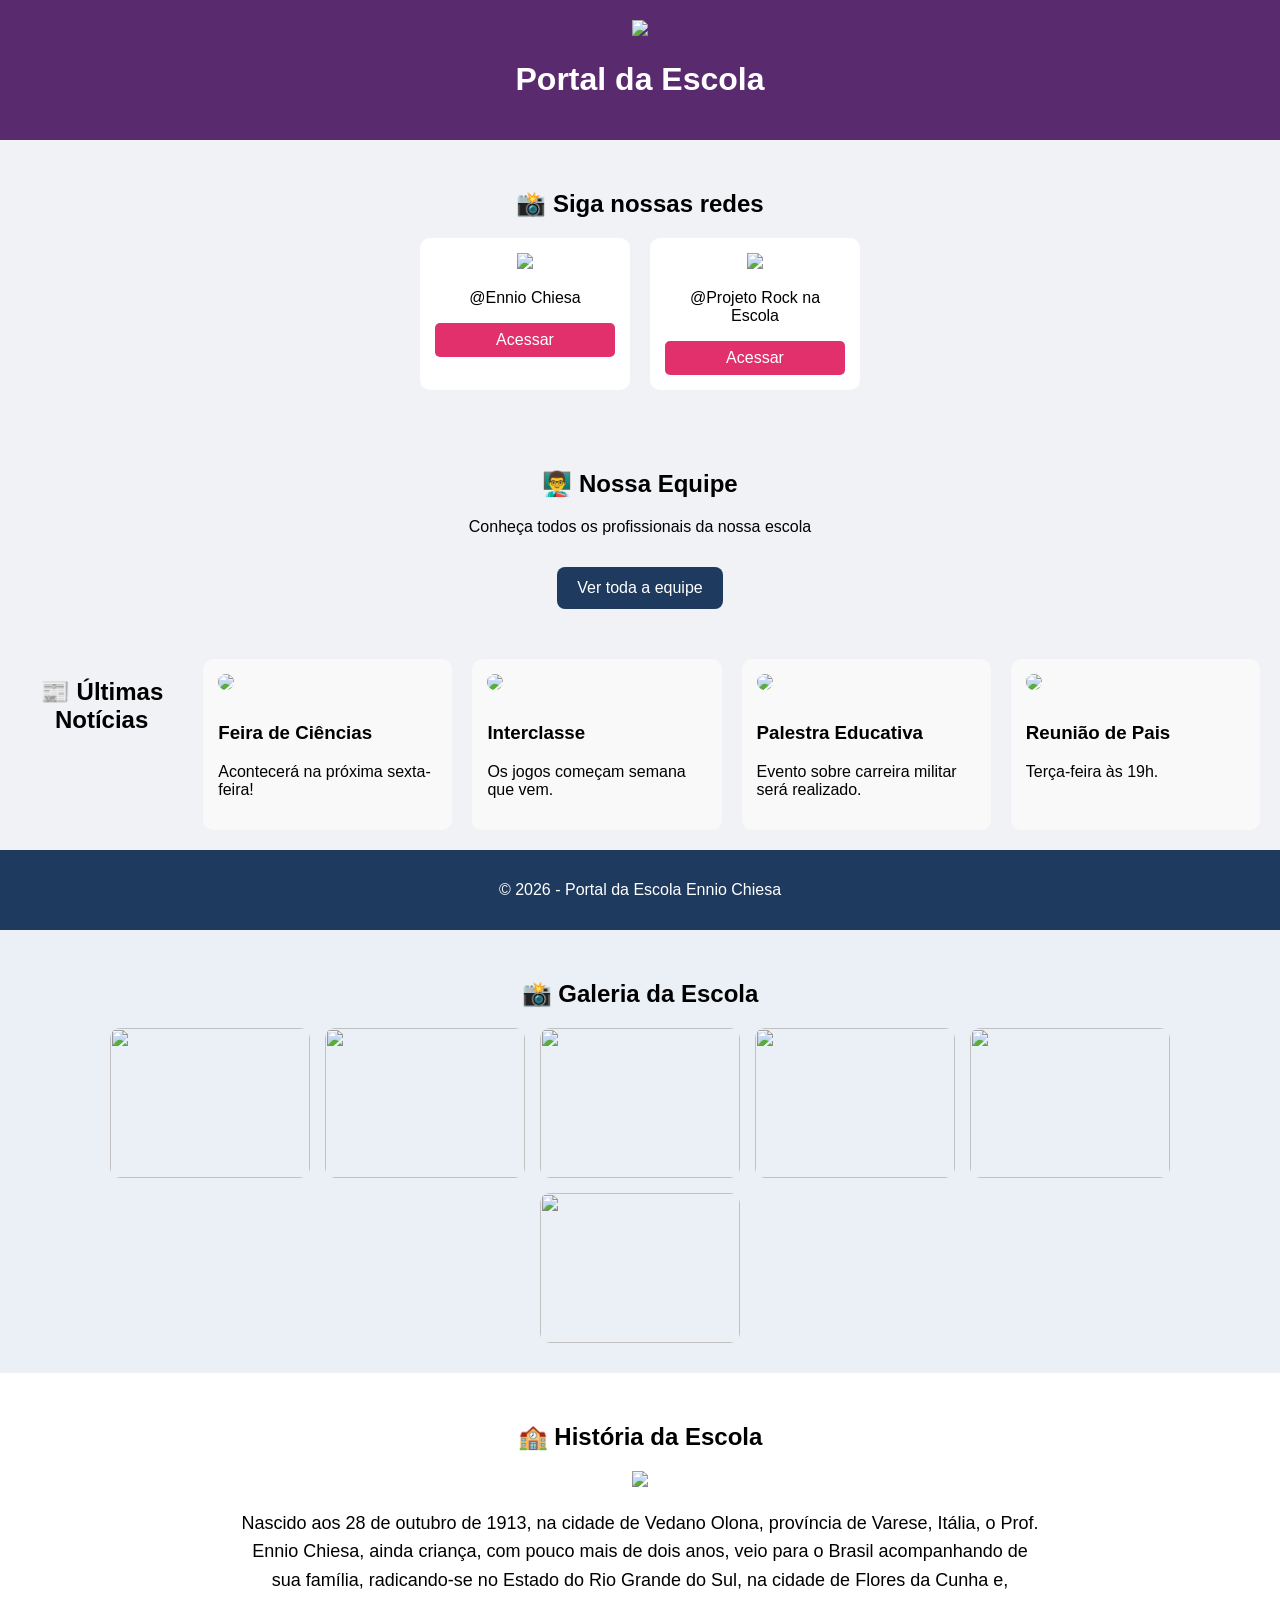
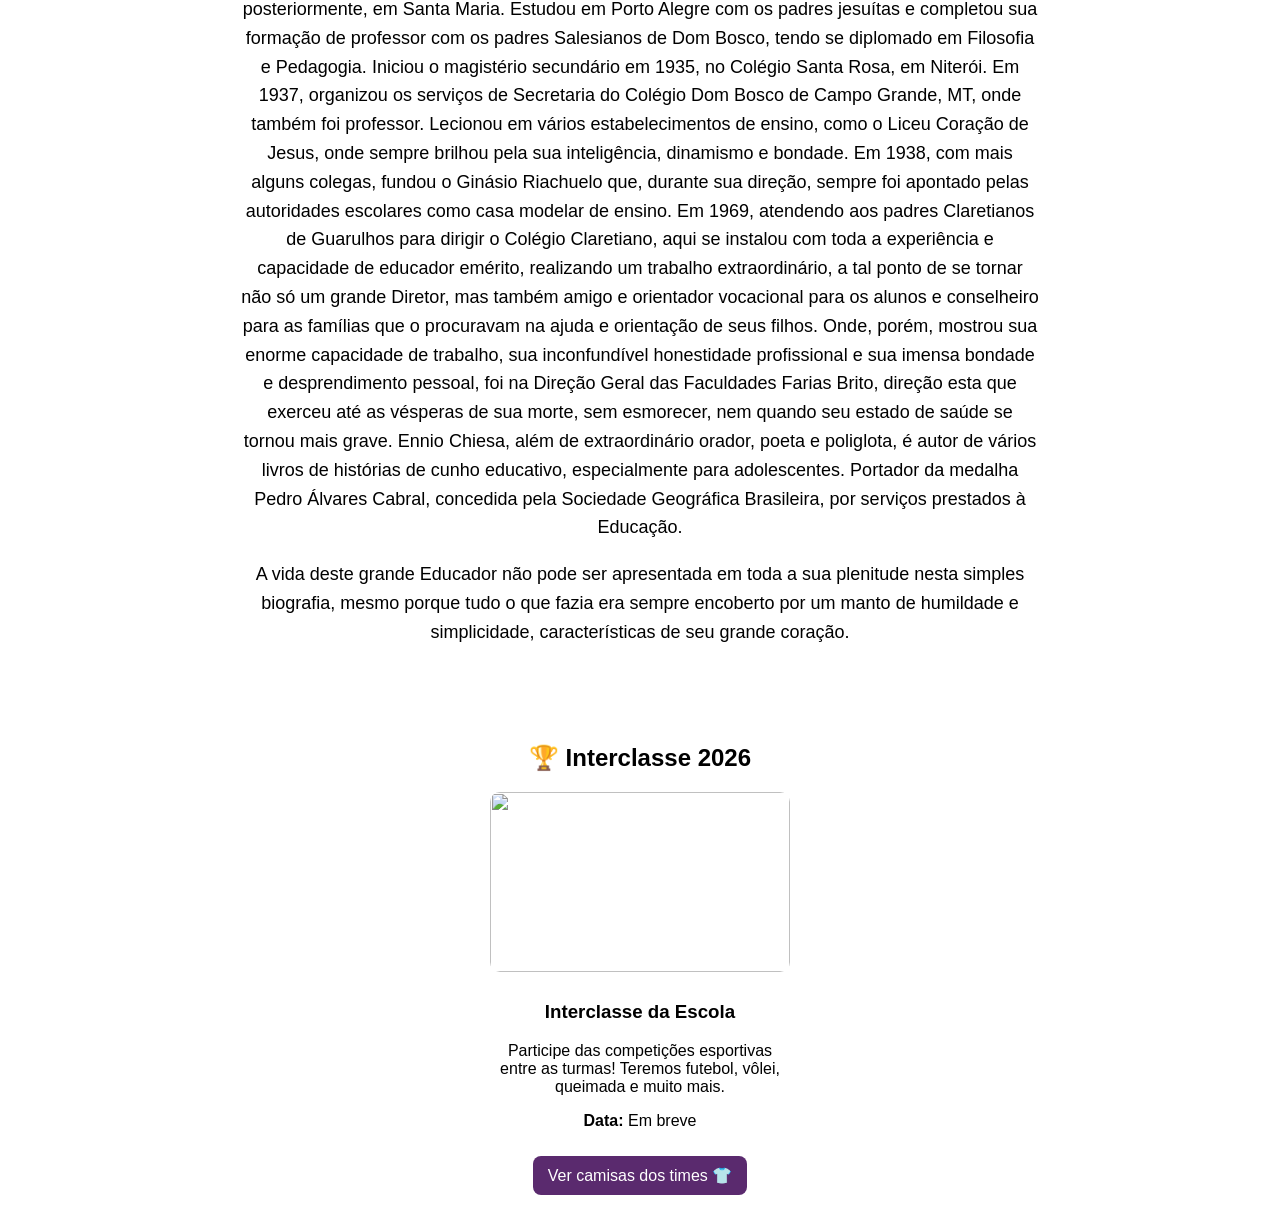
==== index.html @ b44865be "first commit" ====
<!DOCTYPE html>
<link rel="stylesheet" href="style.css">
<html lang="pt-br">
<head>
    <meta charset="UTF-8">
    <title>ENNIO CHIESA</title>
    <link rel="stylesheet" href="style.css">
</head>
<body>

<!-- TOPO -->
<header>
    <img src="https://via.placeholder.com/120" class="logo">
    <h1>Portal da Escola</h1>
</header>

<!-- INSTAGRAM -->
<section class="instagram">
    <h2>📸 Siga nossas redes</h2>

    <div class="insta-container">

        <!-- Instagram 1 -->
        <div class="insta-card">
            <img src="https://cdn-icons-png.flaticon.com/512/2111/2111463.png" width="30">
            <p>@Ennio Chiesa</p>
            <a href="https://www.instagram.com/enniochiesa?igsh=cGswaGNhdmh1aWdy" target="_blank">
                Acessar
            </a>
        </div>

        <!-- Instagram 2 -->
        <div class="insta-card">
            <img src="https://cdn-icons-png.flaticon.com/512/2111/2111463.png" width="30">
            <p>@Projeto Rock na Escola</p>
            <a href="https://www.instagram.com/projeto_rock_na_escola?igsh=MXgxbGllOTFtbzZscw==" target="_blank">
                Acessar
            </a>
        </div>

    </div>
</section>

<!-- FUNCIONÁRIOS -->
<section class="funcionarios">
    <h2>👨‍🏫 Nossa Equipe</h2>

    <p>Conheça todos os profissionais da nossa escola</p>

    <a href="Equipe.html" class="botao-equipe">
        Ver toda a equipe
    </a>
</section>

<!-- NOTÍCIAS -->
<section class="noticias">
    <h2>📰 Últimas Notícias</h2>

    <div class="noticia">
        <img src="imagens/noticia1.jpg" class="img-noticia">
        <h3>Feira de Ciências</h3>
        <p>Acontecerá na próxima sexta-feira!</p>
    </div>

    <div class="noticia">
        <img src="imagens/noticia2.jpg" class="img-noticia">
        <h3>Interclasse</h3>
        <p>Os jogos começam semana que vem.</p>
    </div>

    <div class="noticia">
        <img src="imagens/noticia3.jpg" class="img-noticia">
        <h3>Palestra Educativa</h3>
        <p>Evento sobre carreira militar será realizado.</p>
    </div>

    <div class="noticia">
        <img src="imagens/noticia4.jpg" class="img-noticia">
        <h3>Reunião de Pais</h3>
        <p>Terça-feira às 19h.</p>
    </div>

</section>

<!-- RODAPÉ -->
<footer>
    <p>© 2026 - Portal da Escola Ennio Chiesa</p>
</footer>

</body>
</html>

<section class="galeria">
    <h2>📸 Galeria da Escola</h2>

    <div class="galeria-container">

        <img src="imagens/foto1.jpg">
        <img src="imagens/foto2.jpg">
        <img src="imagens/foto3.jpg">
        <img src="imagens/foto4.jpg">
        <img src="imagens/foto5.jpg">
        <img src="imagens/foto6.jpg">

    </div>
</section>  

<section class="historia">
    <h2>🏫 História da Escola</h2>
<img src="imagens/escola.jpg" width="300">
    <div class="historia-container">

        <p>
            Nascido aos 28 de outubro de 1913, na cidade de Vedano Olona, província de Varese, Itália, o Prof. Ennio Chiesa, ainda criança, com pouco mais de dois anos, veio para o Brasil acompanhando de sua família, radicando-se no Estado do Rio Grande do Sul, na cidade de Flores da Cunha e, posteriormente, em Santa Maria.
            Estudou em Porto Alegre com os padres jesuítas e completou sua formação de professor com os padres Salesianos de Dom Bosco, tendo se diplomado em Filosofia e Pedagogia. Iniciou o magistério secundário em 1935, no Colégio Santa Rosa, em Niterói.
            Em 1937, organizou os serviços de Secretaria do Colégio Dom Bosco de Campo Grande, MT, onde também foi professor. Lecionou em vários estabelecimentos de ensino, como o Liceu Coração de Jesus, onde sempre brilhou pela sua inteligência, dinamismo e bondade.
            Em 1938, com mais alguns colegas, fundou o Ginásio Riachuelo que, durante sua direção, sempre foi apontado pelas autoridades escolares como casa modelar de ensino.
            Em 1969, atendendo aos padres Claretianos de Guarulhos para dirigir o Colégio Claretiano, aqui se instalou com toda a experiência e capacidade de educador emérito, realizando um trabalho extraordinário, a tal ponto de se tornar não só um grande Diretor, mas também amigo e orientador vocacional para os alunos e conselheiro para as famílias que o procuravam na ajuda e orientação de seus filhos.
            Onde, porém, mostrou sua enorme capacidade de trabalho, sua inconfundível honestidade profissional e sua imensa bondade e desprendimento pessoal, foi na Direção Geral das Faculdades Farias Brito, direção esta que exerceu até as vésperas de sua morte, sem esmorecer, nem quando seu estado de saúde se tornou mais grave.
            Ennio Chiesa, além de extraordinário orador, poeta e poliglota, é autor de vários livros de histórias de cunho educativo, especialmente para adolescentes. Portador da medalha Pedro Álvares Cabral, concedida pela Sociedade Geográfica Brasileira, por serviços prestados à Educação.
        </p>

        <p>
            A vida deste grande Educador não pode ser apresentada em toda a sua plenitude nesta simples biografia, mesmo porque tudo o que fazia era sempre encoberto por um manto de humildade e simplicidade, características de seu grande coração. 
        </p>

    </div>
</section>

<section class="interclasse">
    <h2>🏆 Interclasse 2026</h2>

    <div class="grid">

        <div class="card destaque">
            <img src="imagens/interclasse.jpg">
            <h3>Interclasse da Escola</h3>
            <p>
                Participe das competições esportivas entre as turmas!
                Teremos futebol, vôlei, queimada e muito mais.
            </p>
            <p><strong>Data:</strong> Em breve</p>
            
            <!-- BOTÃO -->
            <a href="camisa.html" class="botao">
                Ver camisas dos times 👕
            </a>

        </div>

    </div>
</section>
---- style.css ----
body {
    font-family: Arial, sans-serif;
    margin: 0;
    background-color: #f0f2f5;
}

/* TOPO */
header {
    background: #5a2a6e;
    color: white;
    text-align: center;
    padding: 20px;
}

.logo {
    width: 100px;
}

/* SEÇÕES */
section {
    padding: 30px;
    text-align: center;
}

/* INSTAGRAM */
.insta-container {
    display: flex;
    justify-content: center;
    gap: 20px;
    flex-wrap: wrap;
}

.insta-card {
    background: white;
    padding: 15px;
    border-radius: 10px;
    width: 180px;
}

.insta-card a {
    display: block;
    margin-top: 10px;
    padding: 8px;
    background: #e1306c;
    color: white;
    text-decoration: none;
    border-radius: 5px;
}

/* FUNCIONÁRIOS */
.botao-equipe {
    display: inline-block;
    margin-top: 15px;
    padding: 12px 20px;
    background: #1e3a5f;
    color: white;
    text-decoration: none;
    border-radius: 8px;
}

/* NOTÍCIAS */
.noticias {
    display: flex;
    justify-content: center;
    gap: 20px;
    padding: 20px;
}

.noticia {
    background: #f9f9f9;
    padding: 15px;
    width: 300px; /* aumenta o tamanho */
    border-radius: 10px;
    text-align: left;
}

.img-noticia {
    width: 100%;
    border-radius: 10px;
    margin-bottom: 10px;
}

.noticia:hover {
    transform: scale(1.15);
    transition: 0.3s;
}

/* RODAPÉ */
footer {
    background: #1e3a5f;
    color: white;
    text-align: center;
    padding: 15px;
}

.galeria {
    padding: 30px;
    text-align: center;
    background: #eaf0f6;
}

.galeria-container {
    display: flex;
    flex-wrap: wrap;
    justify-content: center;
    gap: 15px;
}

.galeria-container img {
    width: 200px;
    height: 150px;
    object-fit: cover;
    border-radius: 10px;
}

.galeria-container img:hover {
    transform: scale(1.15);
    transition: 0.3s;
}

.historia {
    padding: 30px;
    background: #ffffff;
    text-align: center;
}

.historia-container {
    max-width: 800px;
    margin: auto;
    font-size: 18px;
    line-height: 1.6;
}

.interclasse {
    padding: 30px;
    background: #ffffff;
    text-align: center;
}

.destaque {
    width: 300px;
    margin: auto;
}

.destaque img {
    width: 100%;
    height: 180px;
    object-fit: cover;
    border-radius: 10px;
    margin-bottom: 10px;
}

nav {
    margin-top: 10px;
}

nav a {
    color: white;
    text-decoration: none;
    margin: 0 10px;
    font-weight: bold;
}

.botao {
    display: inline-block;
    margin-top: 10px;
    padding: 10px 15px;
    background: #5a2a6e; /* roxo uva */
    color: white;
    text-decoration: none;
    border-radius: 8px;
}
---- style.css ----
body {
    font-family: Arial, sans-serif;
    margin: 0;
    background-color: #f0f2f5;
}

/* TOPO */
header {
    background: #5a2a6e;
    color: white;
    text-align: center;
    padding: 20px;
}

.logo {
    width: 100px;
}

/* SEÇÕES */
section {
    padding: 30px;
    text-align: center;
}

/* INSTAGRAM */
.insta-container {
    display: flex;
    justify-content: center;
    gap: 20px;
    flex-wrap: wrap;
}

.insta-card {
    background: white;
    padding: 15px;
    border-radius: 10px;
    width: 180px;
}

.insta-card a {
    display: block;
    margin-top: 10px;
    padding: 8px;
    background: #e1306c;
    color: white;
    text-decoration: none;
    border-radius: 5px;
}

/* FUNCIONÁRIOS */
.botao-equipe {
    display: inline-block;
    margin-top: 15px;
    padding: 12px 20px;
    background: #1e3a5f;
    color: white;
    text-decoration: none;
    border-radius: 8px;
}

/* NOTÍCIAS */
.noticias {
    display: flex;
    justify-content: center;
    gap: 20px;
    padding: 20px;
}

.noticia {
    background: #f9f9f9;
    padding: 15px;
    width: 300px; /* aumenta o tamanho */
    border-radius: 10px;
    text-align: left;
}

.img-noticia {
    width: 100%;
    border-radius: 10px;
    margin-bottom: 10px;
}

.noticia:hover {
    transform: scale(1.15);
    transition: 0.3s;
}

/* RODAPÉ */
footer {
    background: #1e3a5f;
    color: white;
    text-align: center;
    padding: 15px;
}

.galeria {
    padding: 30px;
    text-align: center;
    background: #eaf0f6;
}

.galeria-container {
    display: flex;
    flex-wrap: wrap;
    justify-content: center;
    gap: 15px;
}

.galeria-container img {
    width: 200px;
    height: 150px;
    object-fit: cover;
    border-radius: 10px;
}

.galeria-container img:hover {
    transform: scale(1.15);
    transition: 0.3s;
}

.historia {
    padding: 30px;
    background: #ffffff;
    text-align: center;
}

.historia-container {
    max-width: 800px;
    margin: auto;
    font-size: 18px;
    line-height: 1.6;
}

.interclasse {
    padding: 30px;
    background: #ffffff;
    text-align: center;
}

.destaque {
    width: 300px;
    margin: auto;
}

.destaque img {
    width: 100%;
    height: 180px;
    object-fit: cover;
    border-radius: 10px;
    margin-bottom: 10px;
}

nav {
    margin-top: 10px;
}

nav a {
    color: white;
    text-decoration: none;
    margin: 0 10px;
    font-weight: bold;
}

.botao {
    display: inline-block;
    margin-top: 10px;
    padding: 10px 15px;
    background: #5a2a6e; /* roxo uva */
    color: white;
    text-decoration: none;
    border-radius: 8px;
}
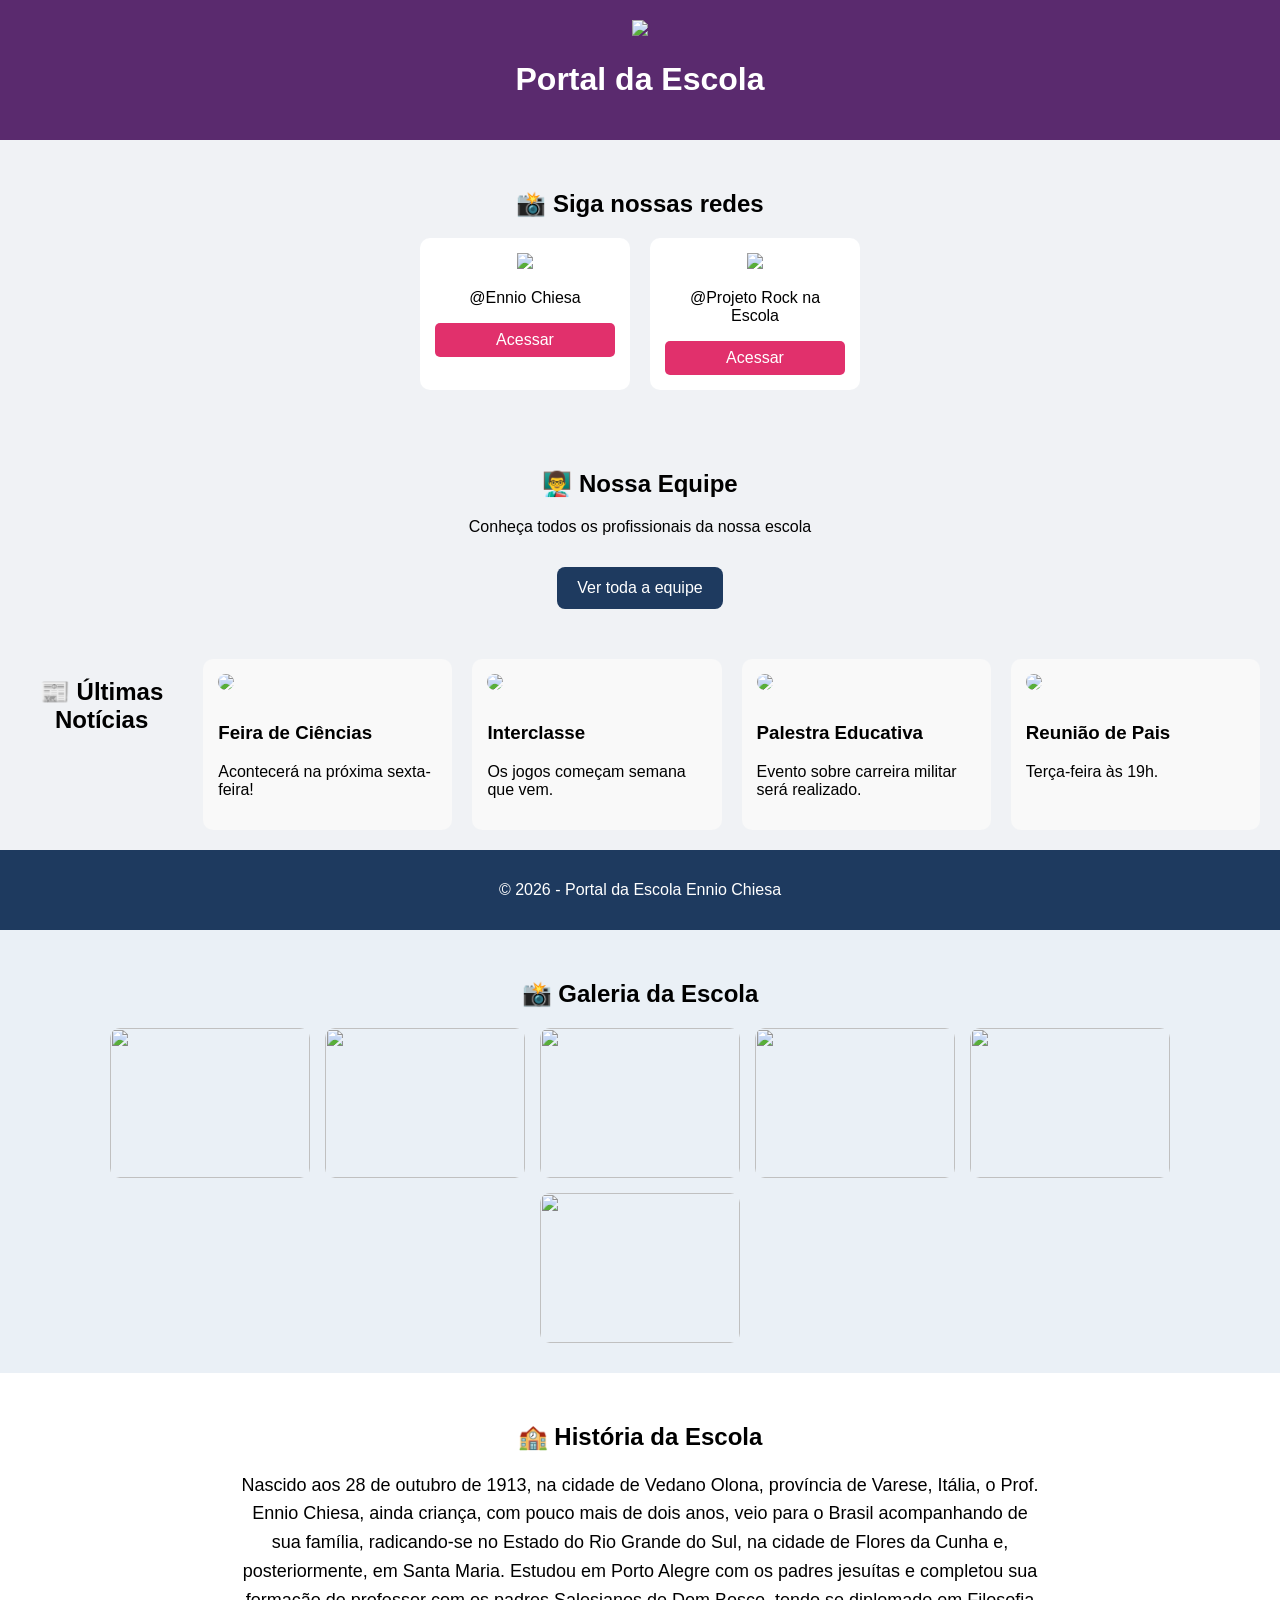
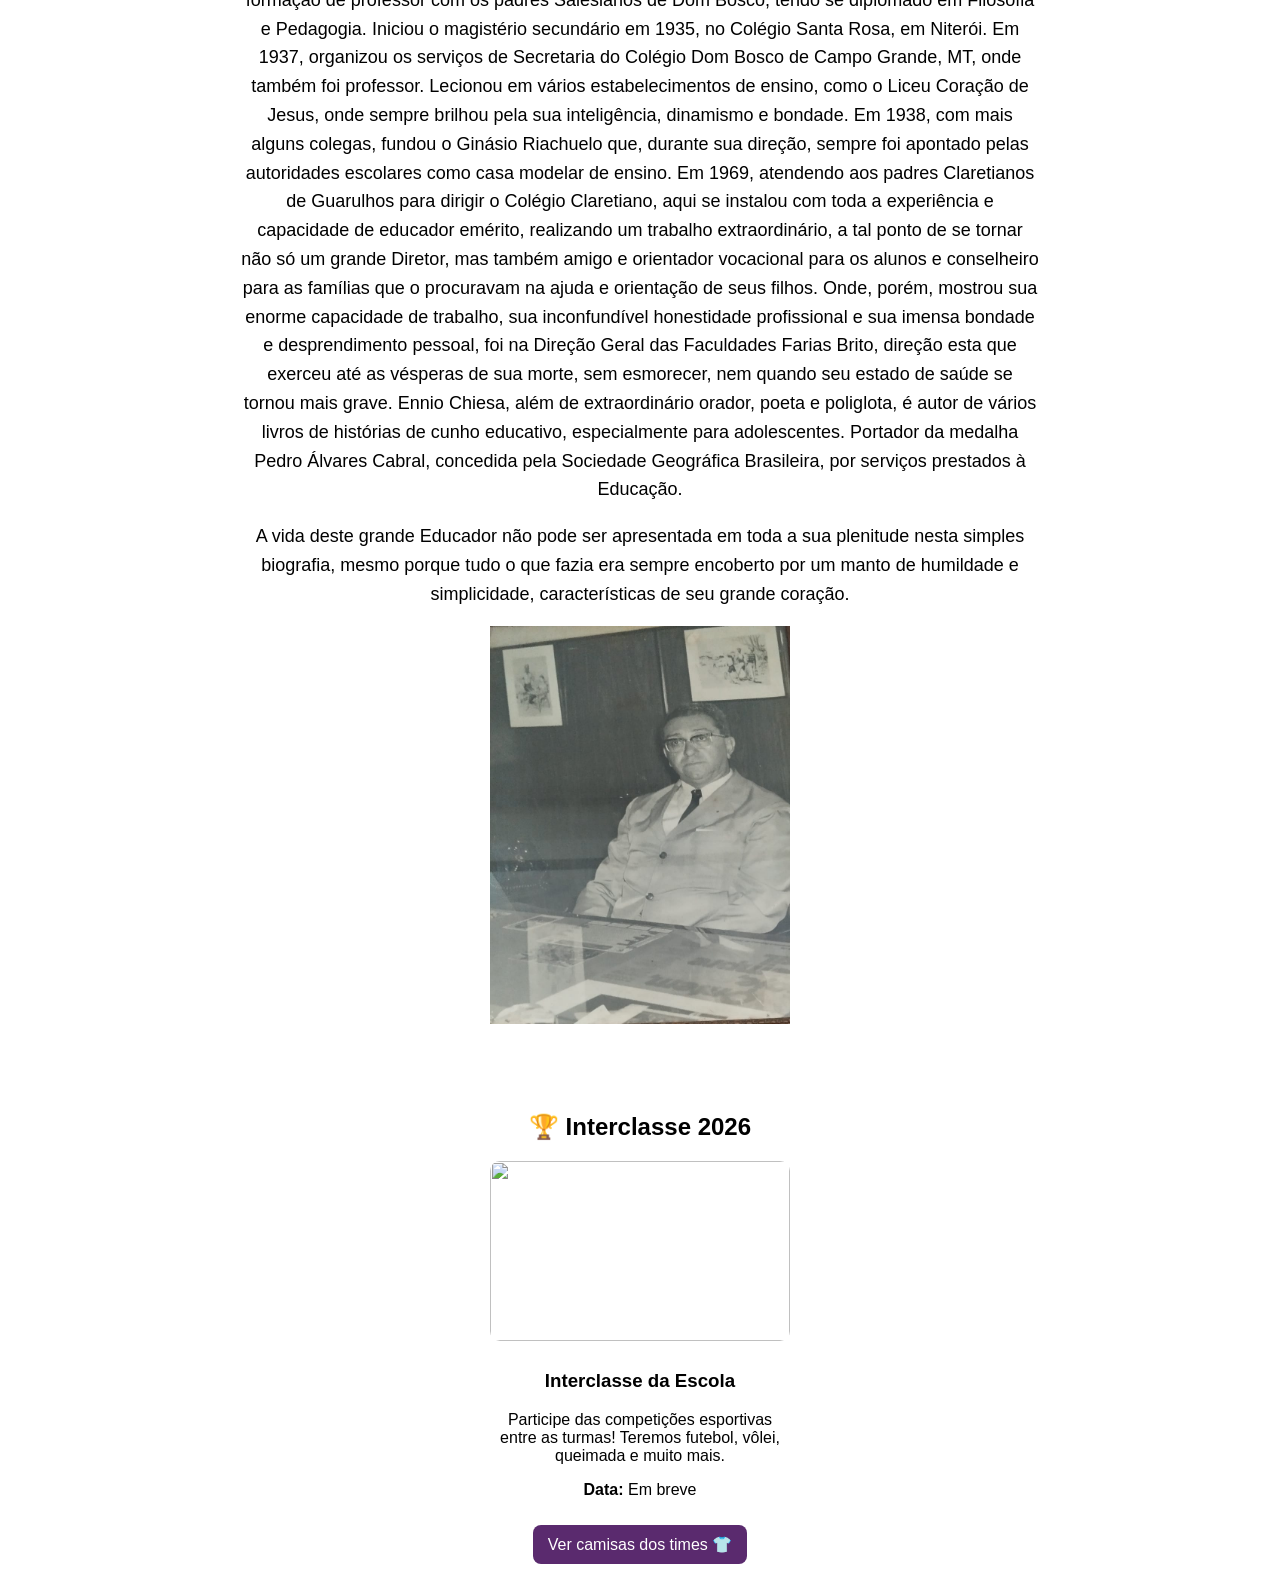
==== commit 802fa559: "tudo do equipe.html" ====
--- a/index.html
+++ b/index.html
@@ -107,7 +107,6 @@
 
 <section class="historia">
     <h2>🏫 História da Escola</h2>
-<img src="imagens/escola.jpg" width="300">
     <div class="historia-container">
 
         <p>
@@ -123,6 +122,7 @@
         <p>
             A vida deste grande Educador não pode ser apresentada em toda a sua plenitude nesta simples biografia, mesmo porque tudo o que fazia era sempre encoberto por um manto de humildade e simplicidade, características de seu grande coração. 
         </p>
+        <img src="image/Ennio.jpg" width="300">
 
     </div>
 </section>
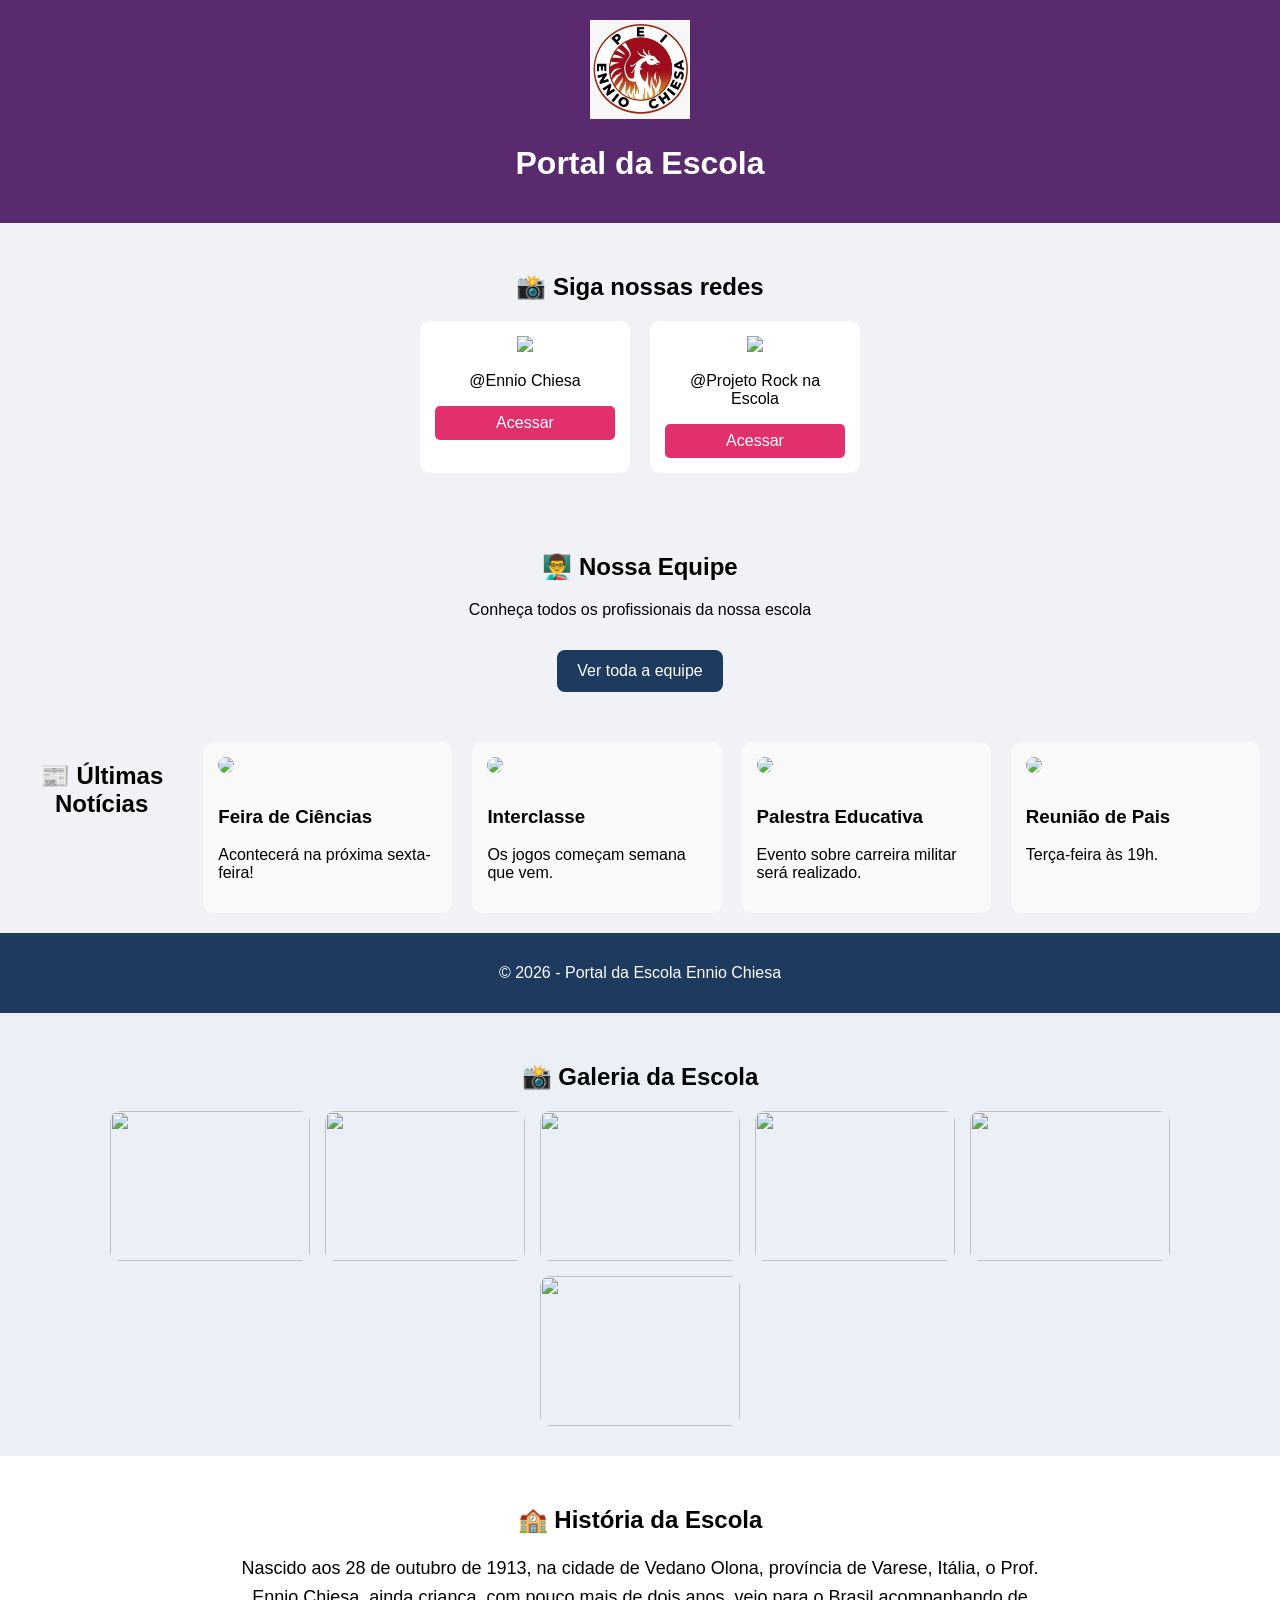
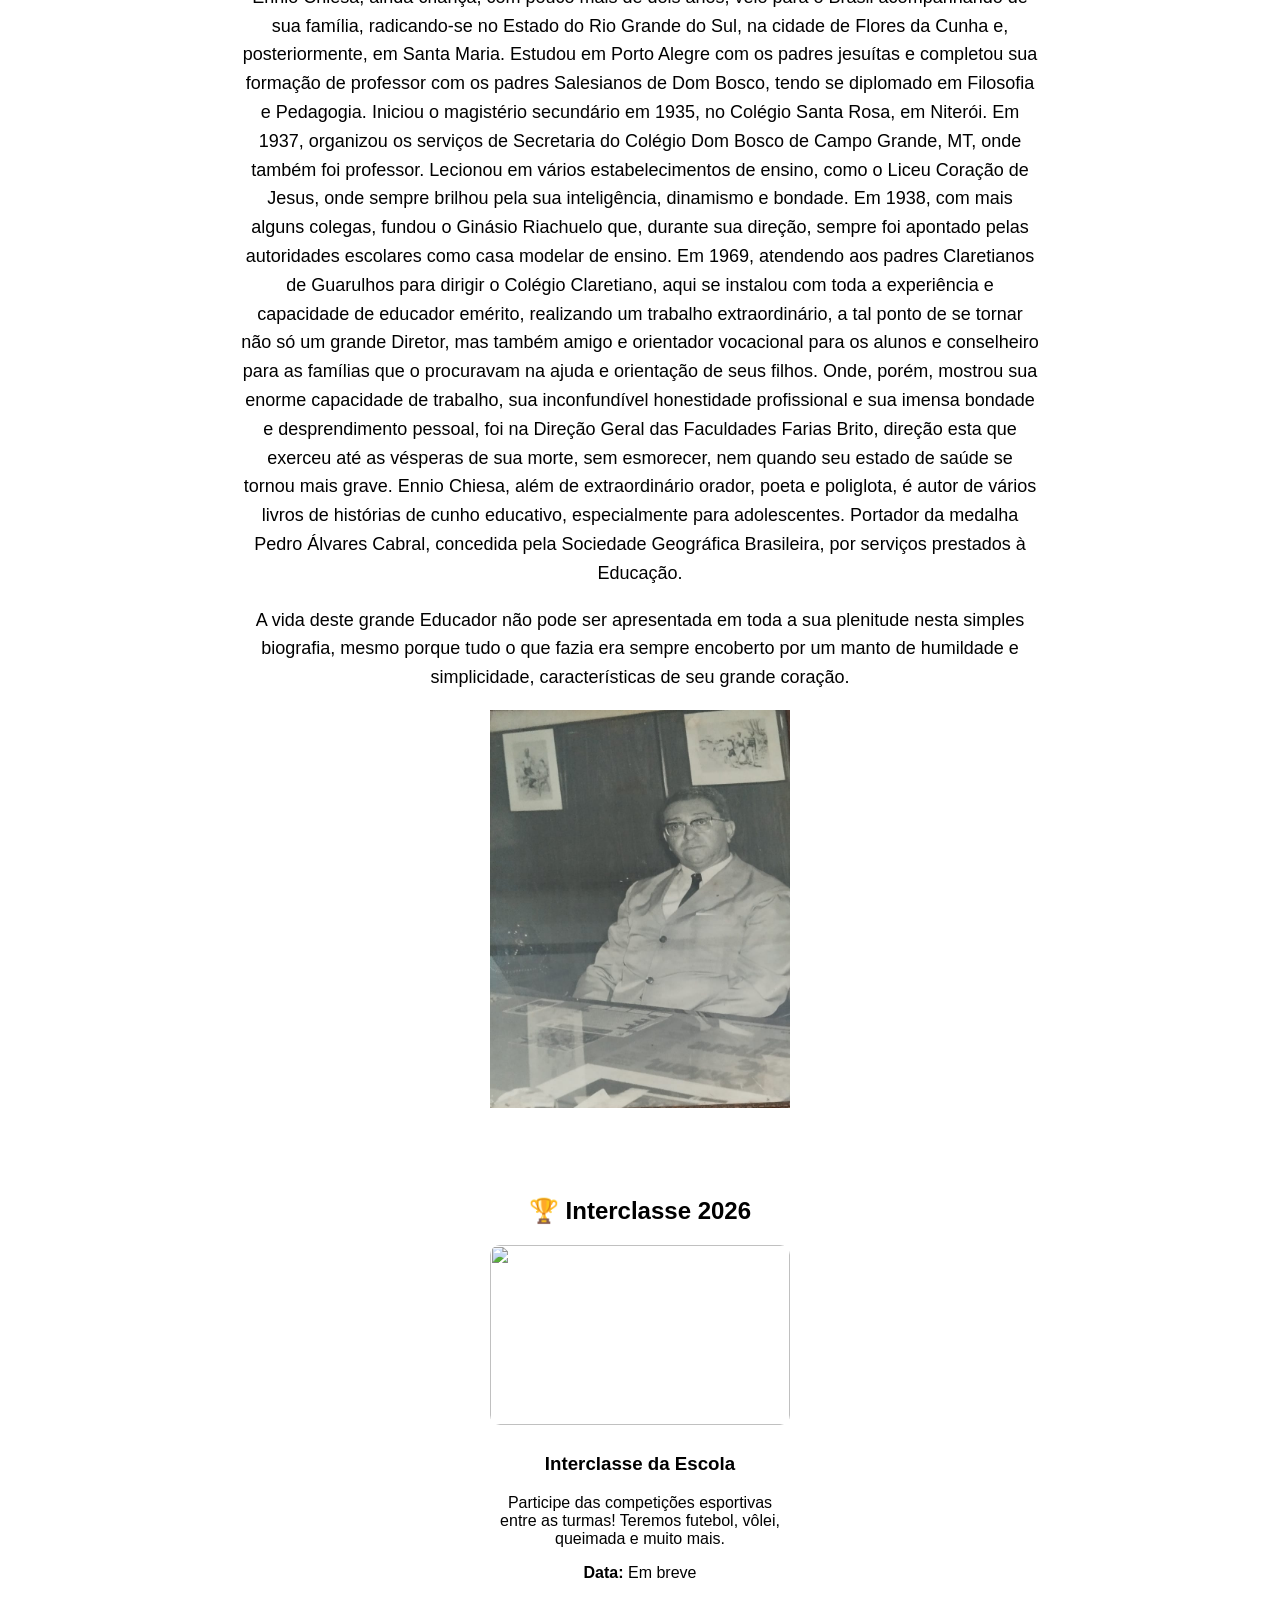
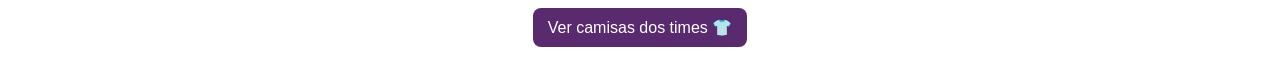
==== commit cc30adc3: "Update index.html" ====
--- a/index.html
+++ b/index.html
@@ -10,7 +10,7 @@
 
 <!-- TOPO -->
 <header>
-    <img src="https://via.placeholder.com/120" class="logo">
+    <img src="image/LogoEnnio.jpeg" class="logo">
     <h1>Portal da Escola</h1>
 </header>
 
@@ -149,4 +149,4 @@
         </div>
 
     </div>
-</section>+</section>
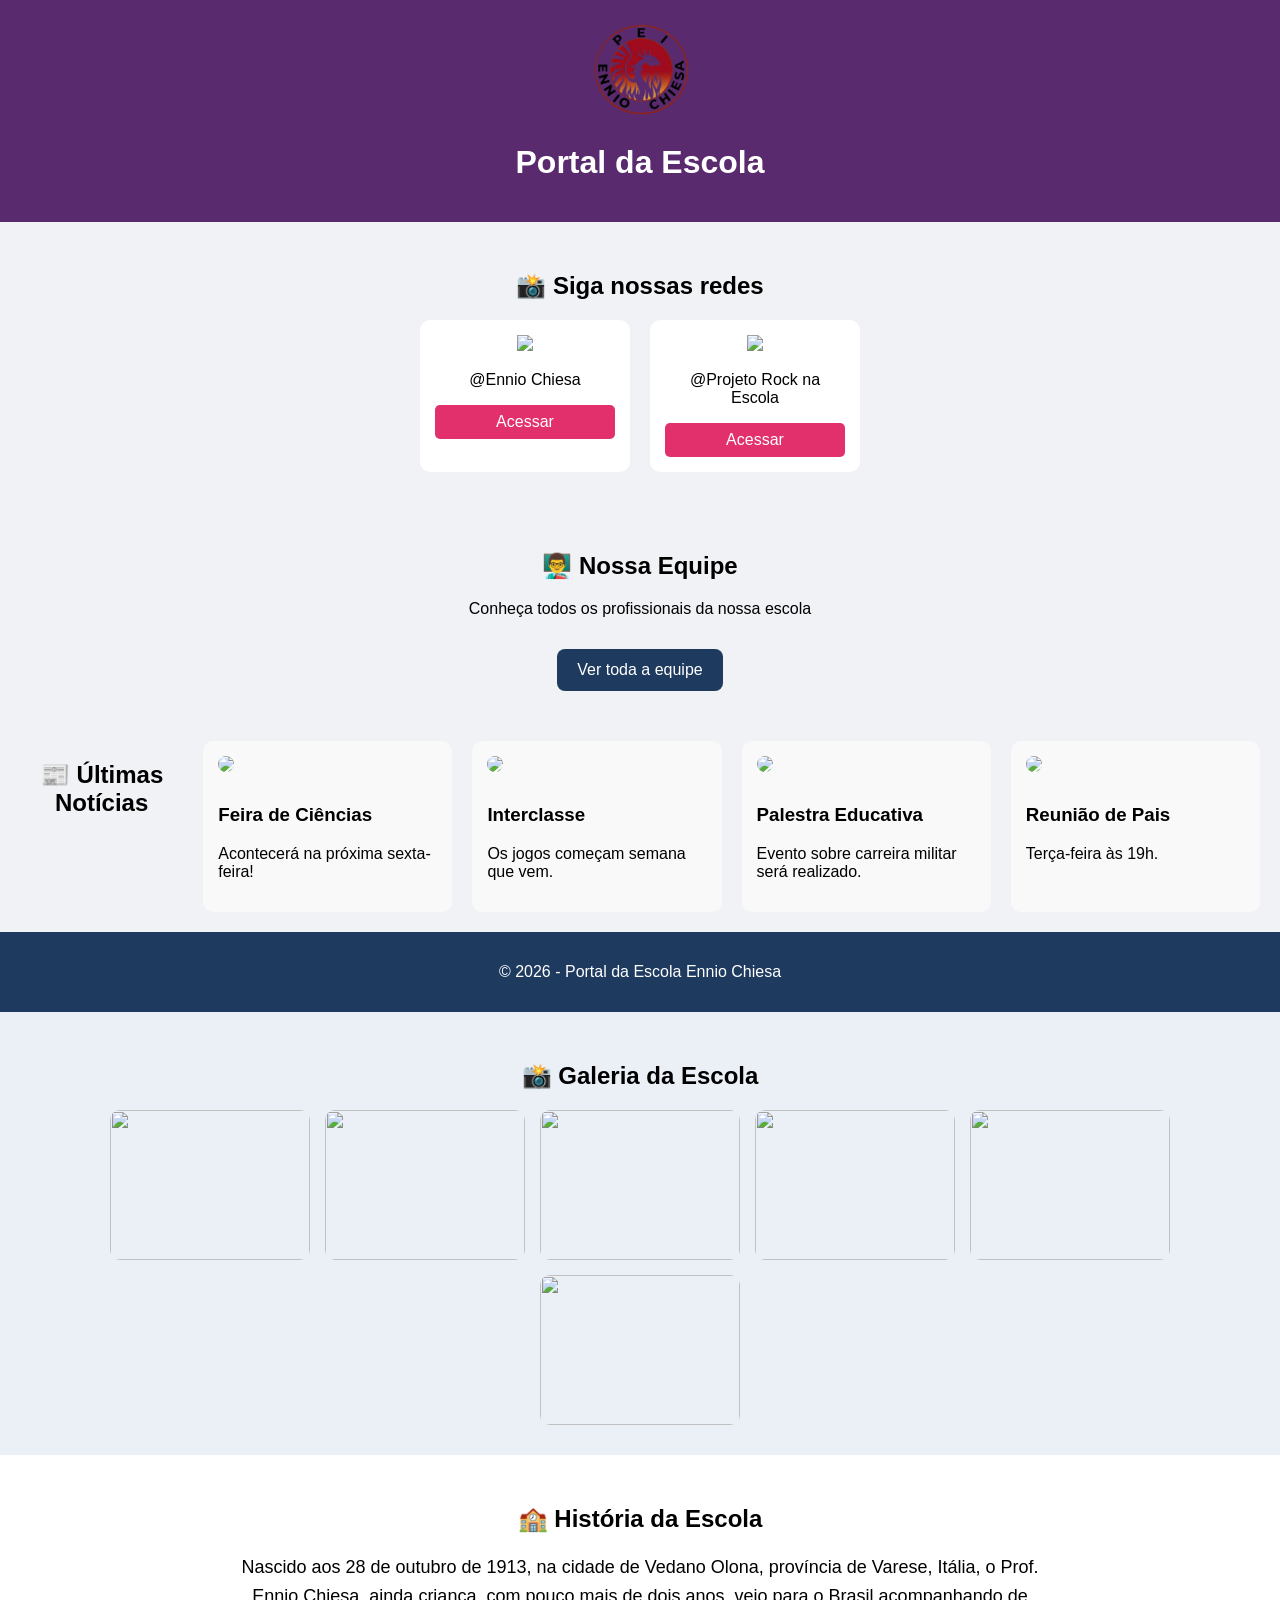
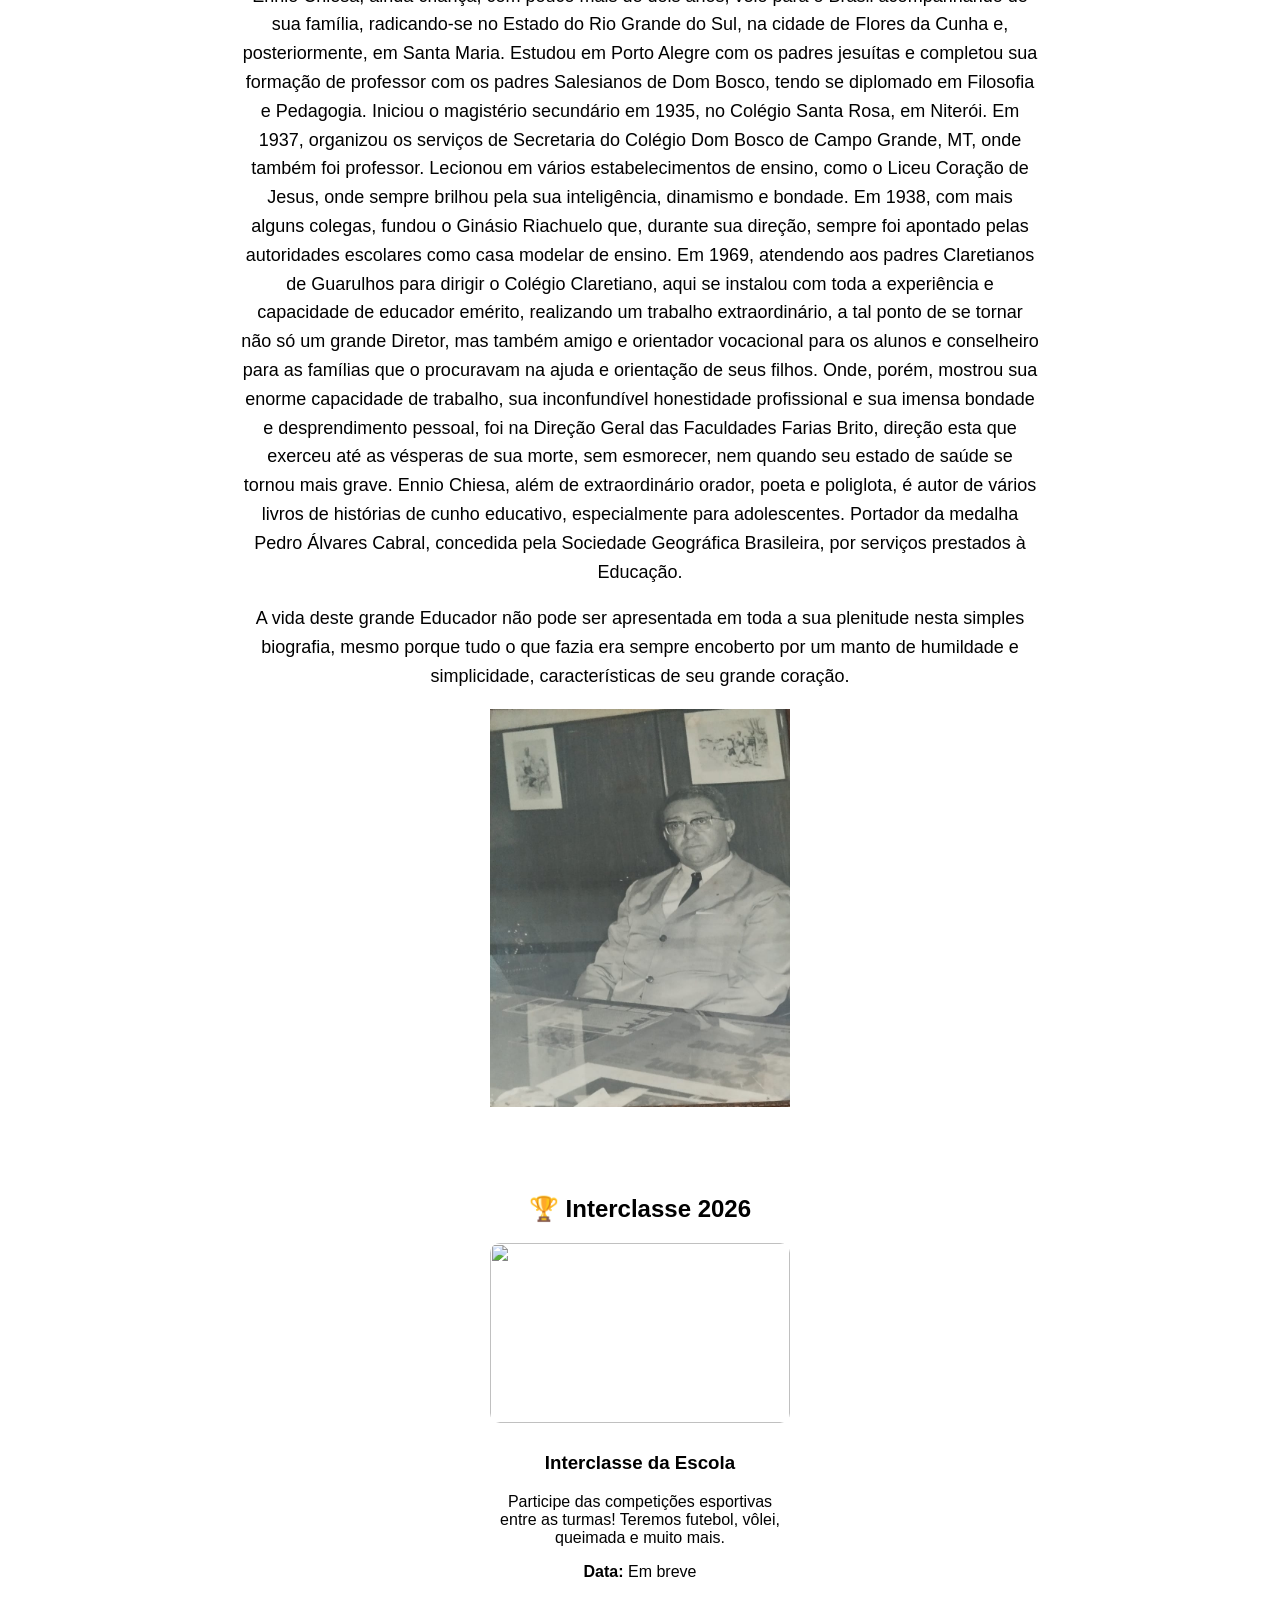
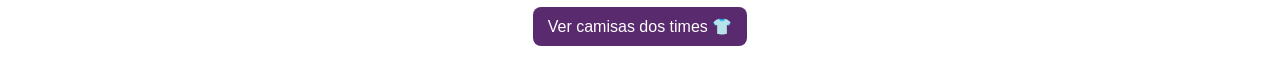
==== commit 1aa362f2: "Update index.html" ====
--- a/index.html
+++ b/index.html
@@ -1,16 +1,18 @@
 <!DOCTYPE html>
-<link rel="stylesheet" href="style.css">
-<html lang="pt-br">
+<html lang="en">
 <head>
     <meta charset="UTF-8">
-    <title>ENNIO CHIESA</title>
+    <meta name="viewport" content="width=device-width, initial-scale=1.0">
+    <title>Ennio Chiesa</title>
     <link rel="stylesheet" href="style.css">
+    <link rel="shortcut icon" href="image/LogoEnnio.png" type="image/x-icon">
+
 </head>
 <body>
 
 <!-- TOPO -->
 <header>
-    <img src="image/LogoEnnio.jpeg" class="logo">
+    <img src="image/LogoEnnio.png" class="logo">
     <h1>Portal da Escola</h1>
 </header>
 
